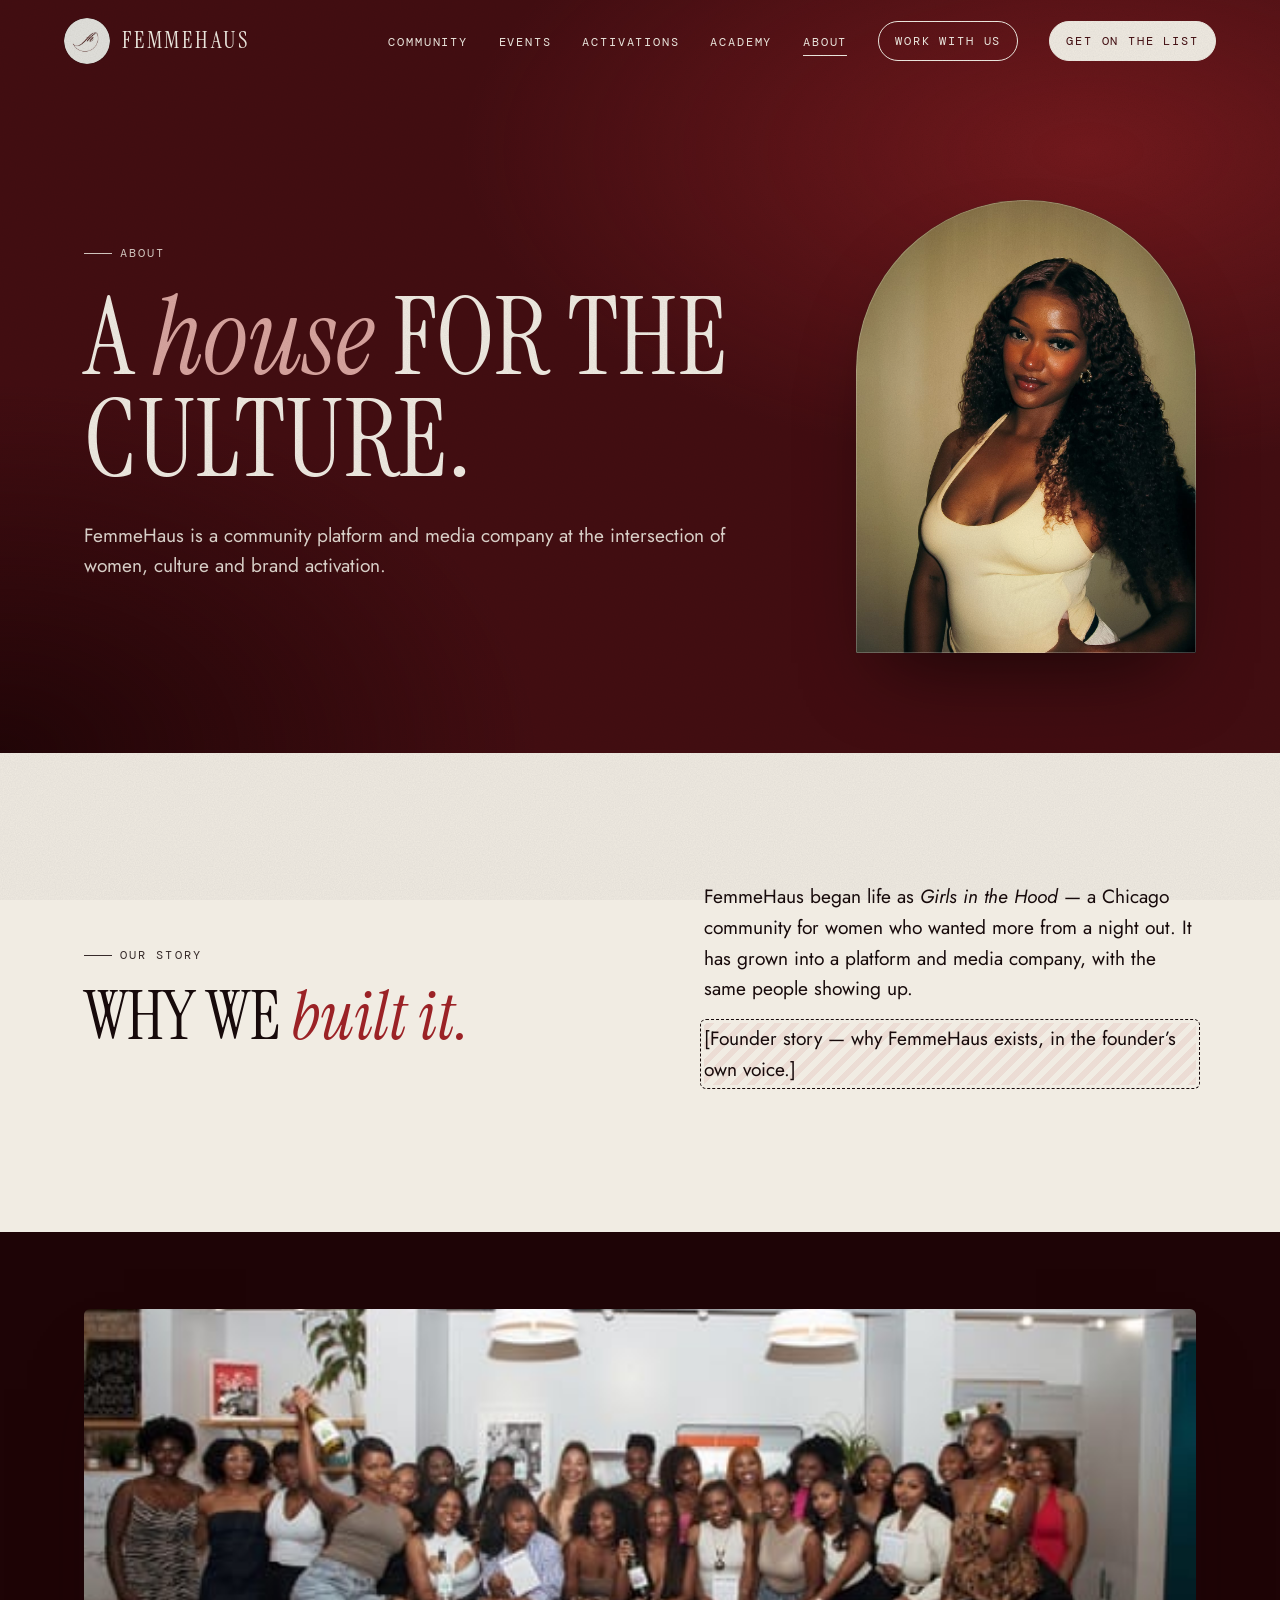
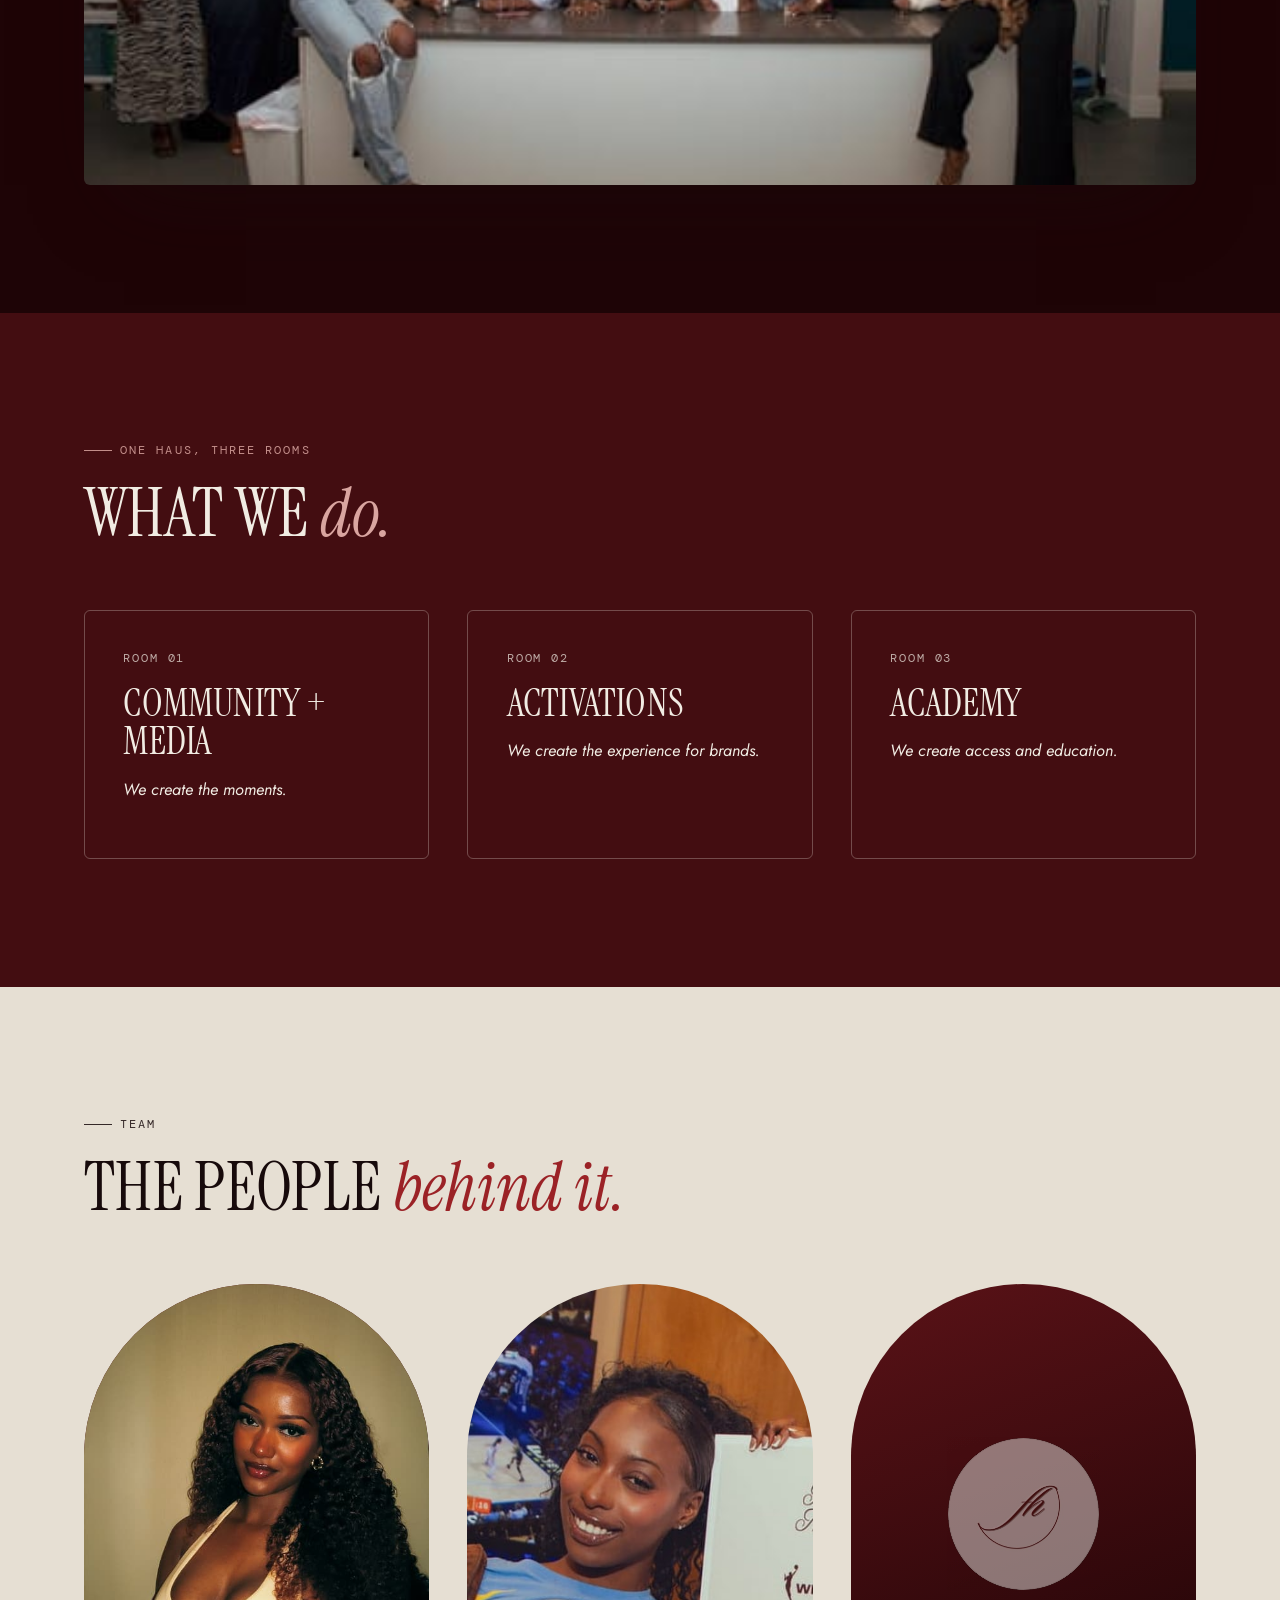
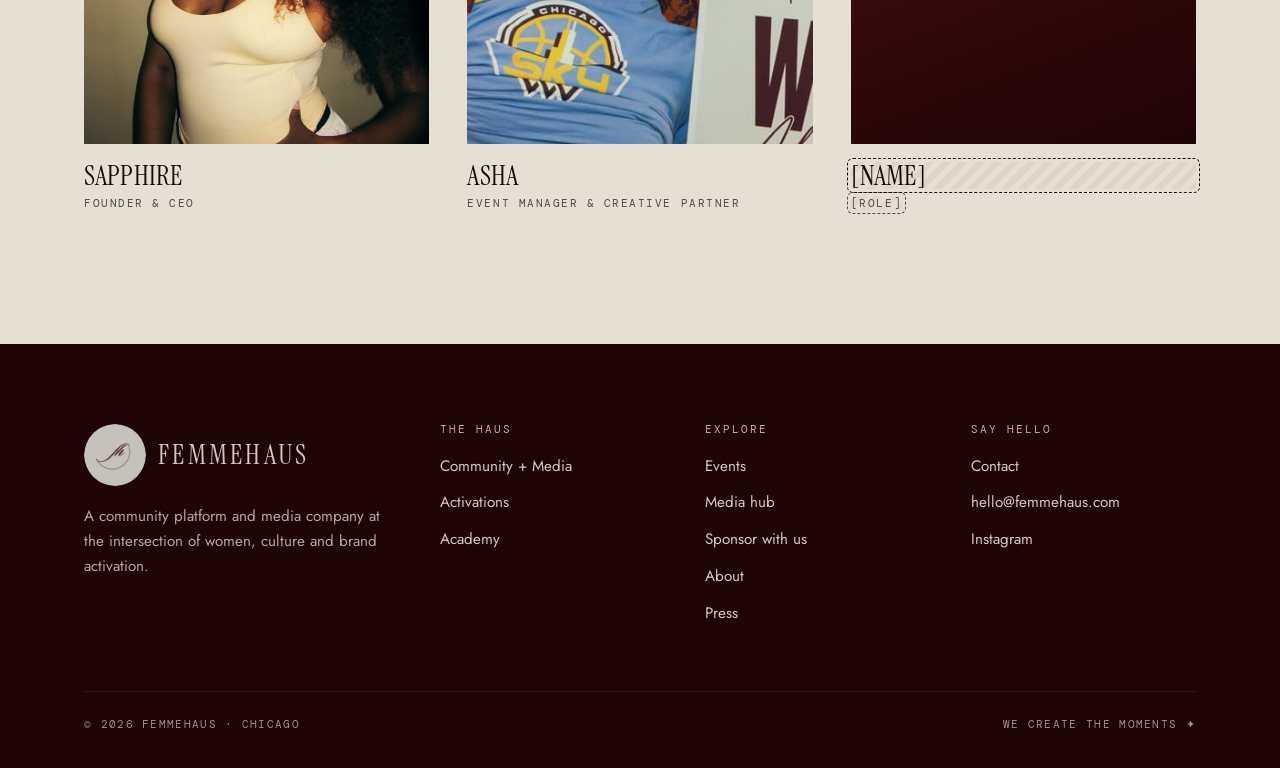
==== about.html @ f9ffde29 "FemmeHaus site Co-Authored-By: Claude Sonnet 5 <noreply@anthropic.com>" ====
<!doctype html>
<html lang="en">
<head>
<meta charset="utf-8">
<meta name="viewport" content="width=device-width, initial-scale=1">
<title>About — The Story & Team | FemmeHaus</title>
<meta name="description" content="FemmeHaus is a community platform and media company at the intersection of women, culture and brand activation. Meet the team.">
<link rel="icon" href="assets/img/logo.png">
<link rel="preconnect" href="https://fonts.googleapis.com"><link rel="preconnect" href="https://fonts.gstatic.com" crossorigin>
<link href="https://fonts.googleapis.com/css2?family=DM+Mono:wght@400&family=Instrument+Serif:ital@0;1&family=Jost:wght@300;400;500&family=Pinyon+Script&display=swap" rel="stylesheet">
<link rel="stylesheet" href="css/style.css">
</head>
<body data-page="about">
<div id="site-header"></div>

<main>
  <section class="hero hero--short">
    <div class="wrap hero__in">
      <div>
        <span class="label">About</span>
        <h1>A <em>house</em> for the culture.</h1>
        <p class="lede">FemmeHaus is a community platform and media company at the intersection of women, culture and brand activation.</p>
      </div>
      <div class="arch arch--b" data-reveal style="max-width:340px;margin-left:auto"><img src="assets/img/p/portrait-3.jpg" alt="Sapphire, Founder and CEO of FemmeHaus" style="object-position:50% 25%"></div>
    </div>
  </section>

  <section class="sec sec--cream">
    <div class="wrap split">
      <div data-reveal><span class="label">Our story</span><h2 style="margin-top:20px">Why we <em>built it.</em></h2></div>
      <div data-reveal><p class="lede">FemmeHaus began life as <em>Girls in the Hood</em> — a Chicago community for women who wanted more from a night out. It has grown into a platform and media company, with the same people showing up.</p><p class="lede todo">[Founder story — why FemmeHaus exists, in the founder’s own voice.]</p></div>
    </div>
  </section>

  <section class="sec sec--deep" style="padding-top:0">
    <div class="wrap" style="padding-top:clamp(40px,6vw,90px)">
      <div class="banner" data-reveal data-zoom><img loading="lazy" src="assets/img/p/kitchen-group.jpg" alt="A large group of women gathered around a kitchen island"></div>
    </div>
  </section>

  <section class="sec sec--wine">
    <div class="wrap">
      <div class="head" data-reveal><span class="label">One Haus, three rooms</span><h2>What we <em>do.</em></h2></div>
      <div class="grid g3">
        <a class="tier" href="community.html" style="text-decoration:none" data-reveal><span class="no">Room 01</span><h3>Community + Media</h3><p><em>We create the moments.</em></p></a>
        <a class="tier" href="activations.html" style="text-decoration:none" data-reveal><span class="no">Room 02</span><h3>Activations</h3><p><em>We create the experience for brands.</em></p></a>
        <a class="tier" href="academy.html" style="text-decoration:none" data-reveal><span class="no">Room 03</span><h3>Academy</h3><p><em>We create access and education.</em></p></a>
      </div>
    </div>
  </section>

  <section class="sec sec--bone">
    <div class="wrap">
      <div class="head" data-reveal><span class="label">Team</span><h2>The people <em>behind it.</em></h2></div>
      <div class="grid g3">
        <div class="person" data-reveal><div class="person__ph person__ph--photo"><img loading="lazy" src="assets/img/p/portrait-3-s.jpg" alt="Sapphire" style="object-position:50% 20%"></div><h3>Sapphire</h3><small>Founder &amp; CEO</small></div>
        <div class="person" data-reveal><div class="person__ph person__ph--photo"><img loading="lazy" src="assets/img/p/team-asha-s.jpg" alt="Asha"></div><h3>Asha</h3><small>Event Manager &amp; Creative Partner</small></div>
        <div class="person" data-reveal><div class="person__ph"><img src="assets/img/logo.png" alt=""></div><h3 class="todo">[Name]</h3><small class="todo">[Role]</small></div>
      </div>
    </div>
  </section>
</main>

<div id="site-footer"></div>
<script src="js/config.js"></script>
<script src="js/data.js"></script>
<script src="js/layout.js"></script>
<script src="js/main.js"></script>
</body>
</html>
---- css/style.css ----
/* ==========================================================================
   FemmeHaus — design system
   Palette: oxblood + cream + taupe. Type: Instrument Serif / Jost / DM Mono.
   Signature motif: arched "doorway" photo frames + room numbers (the Haus).
   ========================================================================== */

:root {
  --wine-950: #1e0406;
  --wine-900: #2d0709;
  --wine-800: #430d11;
  --wine-700: #5a1217;
  --wine-600: #7a1a1f;
  --rouge:    #9b2226;
  --rose:     #d9a5a0;
  --cream:    #f1ece3;
  --bone:     #e6dfd3;
  --taupe:    #cdc2b5;
  --mocha:    #5a4a45;
  --ink:      #170a0b;

  --serif: "Instrument Serif", "Cormorant Garamond", Georgia, serif;
  --sans:  "Jost", "Helvetica Neue", Arial, sans-serif;
  --mono:  "DM Mono", ui-monospace, Menlo, monospace;
  --script: "Pinyon Script", cursive;

  --gutter: clamp(20px, 5vw, 64px);
  --max: 1240px;
  --ease: cubic-bezier(.2, .7, .2, 1);
}

*, *::before, *::after { box-sizing: border-box; }
html { scroll-behavior: smooth; -webkit-text-size-adjust: 100%; }
body {
  margin: 0;
  font-family: var(--sans);
  font-weight: 400;
  font-size: 1.02rem;
  line-height: 1.65;
  color: var(--ink);
  background: var(--cream);
  -webkit-font-smoothing: antialiased;
  overflow-x: hidden;
}
/* film grain over everything */
body::after {
  content: ""; position: fixed; inset: 0; z-index: 90; pointer-events: none; opacity: .07; mix-blend-mode: multiply;
  background-image: url("data:image/svg+xml;utf8,<svg xmlns='http://www.w3.org/2000/svg' width='220' height='220'><filter id='n'><feTurbulence type='fractalNoise' baseFrequency='.85' numOctaves='2' stitchTiles='stitch'/><feColorMatrix values='0 0 0 0 0  0 0 0 0 0  0 0 0 0 0  0 0 0 .9 0'/></filter><rect width='100%' height='100%' filter='url(%23n)'/></svg>");
}
img { max-width: 100%; display: block; }
a { color: inherit; }
::selection { background: var(--wine-600); color: var(--cream); }
:focus-visible { outline: 2px solid var(--rouge); outline-offset: 3px; }
.sr-only { position: absolute; width: 1px; height: 1px; overflow: hidden; clip: rect(0 0 0 0); white-space: nowrap; }

/* ---------- type ---------- */
h1, h2, h3, h4 { font-family: var(--serif); font-weight: 400; margin: 0; line-height: .95; letter-spacing: .005em; }
h1 { font-size: clamp(3.2rem, 8.4vw, 7.4rem); text-transform: uppercase; }
h2 { font-size: clamp(2.3rem, 5.2vw, 4.4rem); text-transform: uppercase; }
h3 { font-size: clamp(1.6rem, 2.8vw, 2.3rem); text-transform: uppercase; line-height: 1; }
h1 em, h2 em, h3 em { font-style: italic; text-transform: none; color: var(--rose); letter-spacing: 0; }
.sec--cream h1 em, .sec--cream h2 em, .sec--cream h3 em,
.sec--bone h1 em, .sec--bone h2 em, .sec--bone h3 em { color: var(--rouge); }
p { margin: 0 0 1em; }
.lede { font-size: clamp(1.05rem, 1.5vw, 1.25rem); line-height: 1.6; max-width: 34em; }
.label {
  font-family: var(--mono); font-size: .72rem; letter-spacing: .18em; text-transform: uppercase;
  display: inline-flex; align-items: center; gap: .7em; opacity: .85;
}
.label::before { content: ""; width: 28px; height: 1px; background: currentColor; }
.script { font-family: var(--script); font-size: 1.6em; line-height: 1; text-transform: none; }
.star { display: inline-block; font-size: .8em; transform: translateY(-.05em); }

/* ---------- layout ---------- */
.wrap { max-width: var(--max); margin: 0 auto; padding: 0 var(--gutter); }
.sec { padding: clamp(72px, 10vw, 150px) 0; position: relative; }
.sec--wine  { background: var(--wine-800); color: var(--cream); }
.sec--deep  { background: var(--wine-950); color: var(--cream); }
.sec--cream { background: var(--cream); }
.sec--bone  { background: var(--bone); }
.sec--wine .label, .sec--deep .label { color: var(--rose); }
.head { margin-bottom: clamp(36px, 5vw, 72px); display: grid; gap: 22px; }
.head--center { text-align: center; justify-items: center; }
.grid { display: grid; gap: clamp(20px, 3vw, 40px); }
.g2 { grid-template-columns: repeat(2, 1fr); }
.g3 { grid-template-columns: repeat(3, 1fr); }
.g4 { grid-template-columns: repeat(4, 1fr); }
.split { display: grid; grid-template-columns: 1.05fr .95fr; gap: clamp(32px, 6vw, 96px); align-items: center; }
.split--flip > :first-child { order: 2; }
.center { text-align: center; }

/* ---------- buttons ---------- */
.btn {
  display: inline-flex; align-items: center; gap: .8em; cursor: pointer;
  font-family: var(--mono); font-size: .75rem; letter-spacing: .16em; text-transform: uppercase; text-decoration: none;
  padding: 1.05em 1.9em; border: 1px solid currentColor; border-radius: 999px; background: none; color: inherit;
  transition: background .35s var(--ease), color .35s var(--ease), border-color .35s var(--ease), transform .35s var(--ease);
}
.btn::after { content: "→"; transition: transform .35s var(--ease); }
.btn:hover::after { transform: translateX(5px); }
.btn--solid { background: var(--wine-700); border-color: var(--wine-700); color: var(--cream); }
.btn--solid:hover { background: var(--rouge); border-color: var(--rouge); }
.sec--wine .btn--solid, .sec--deep .btn--solid, .hero .btn--solid { background: var(--cream); border-color: var(--cream); color: var(--wine-800); }
.sec--wine .btn--solid:hover, .sec--deep .btn--solid:hover, .hero .btn--solid:hover { background: var(--rose); border-color: var(--rose); }
.btn--ghost:hover { background: currentColor; }
.btn--ghost:hover span { color: var(--cream); }
.btn-row { display: flex; flex-wrap: wrap; gap: 14px; }
.link { font-family: var(--mono); font-size: .75rem; letter-spacing: .16em; text-transform: uppercase; text-decoration: none; border-bottom: 1px solid currentColor; padding-bottom: 3px; }
.link:hover { color: var(--rouge); }

/* ---------- nav ---------- */
.nav { position: fixed; top: 0; left: 0; right: 0; z-index: 60; transition: background .4s var(--ease), padding .4s var(--ease), box-shadow .4s; padding: 18px 0; color: var(--cream); }
.nav.is-solid { background: rgba(30, 4, 6, .94); backdrop-filter: blur(10px); padding: 10px 0; box-shadow: 0 1px 0 rgba(241,236,227,.08); }
.nav__in { display: flex; align-items: center; justify-content: space-between; gap: 24px; max-width: 1400px; margin: 0 auto; padding: 0 var(--gutter); }
.brand { display: flex; align-items: center; gap: 12px; text-decoration: none; }
.brand img { width: 46px; height: 46px; border-radius: 50%; transition: transform .5s var(--ease); }
.brand:hover img { transform: rotate(-8deg) scale(1.05); }
.brand span { font-family: var(--serif); font-size: 1.45rem; letter-spacing: .12em; text-transform: uppercase; line-height: 1; }
.nav__links { display: flex; align-items: center; gap: clamp(16px, 2.4vw, 34px); list-style: none; margin: 0; padding: 0; }
.nav__links a { font-family: var(--mono); font-size: .72rem; letter-spacing: .16em; text-transform: uppercase; text-decoration: none; position: relative; padding: 6px 0; white-space: nowrap; }
.nav__links a:not(.btn)::after { content: ""; position: absolute; left: 0; bottom: 0; height: 1px; width: 100%; background: currentColor; transform: scaleX(0); transform-origin: left; transition: transform .4s var(--ease); }
.nav__links a:not(.btn):hover::after, .nav__links a[aria-current="page"]::after { transform: scaleX(1); }
.nav__links .btn { padding: .85em 1.4em; }
.nav__links .btn::after { display: none; }
.nav__links .btn--solid { background: var(--cream); color: var(--wine-800); border-color: var(--cream); }
.nav__toggle { display: none; background: none; border: 0; color: inherit; cursor: pointer; width: 44px; height: 44px; position: relative; }
.nav__toggle i { position: absolute; left: 10px; right: 10px; height: 1.5px; background: currentColor; transition: transform .35s var(--ease), top .35s var(--ease), opacity .2s; }
.nav__toggle i:nth-child(1) { top: 16px; } .nav__toggle i:nth-child(2) { top: 22px; } .nav__toggle i:nth-child(3) { top: 28px; }
.nav.is-open .nav__toggle i:nth-child(1) { top: 22px; transform: rotate(45deg); }
.nav.is-open .nav__toggle i:nth-child(2) { opacity: 0; }
.nav.is-open .nav__toggle i:nth-child(3) { top: 22px; transform: rotate(-45deg); }

/* ---------- hero ---------- */
.hero {
  position: relative; color: var(--cream); overflow: hidden;
  padding: clamp(130px, 16vw, 200px) 0 clamp(70px, 9vw, 120px);
  background:
    radial-gradient(ellipse 70% 60% at 85% 20%, rgba(155, 34, 38, .55), transparent 70%),
    radial-gradient(ellipse 60% 70% at 0% 100%, rgba(30, 4, 6, .9), transparent 70%),
    var(--wine-800);
}
.hero__in { display: grid; grid-template-columns: 1.15fr .85fr; gap: clamp(30px, 5vw, 80px); align-items: center; }
.hero h1 { margin: 24px 0 28px; }
.hero .lede { opacity: .9; margin-bottom: 36px; }
.hero--short { padding-bottom: clamp(60px, 8vw, 100px); }
.hero--short .hero__in { grid-template-columns: 1.3fr .7fr; }
.hero--text .hero__in { grid-template-columns: 1fr; max-width: 980px; }

/* the arch: signature frame */
.arch { position: relative; border-radius: 999px 999px 6px 6px; overflow: hidden; background: var(--wine-900); box-shadow: 0 40px 80px -30px rgba(0,0,0,.6); }
.arch img { width: 100%; height: 100%; object-fit: cover; transition: transform 1.2s var(--ease); }
.arch:hover img { transform: scale(1.04); }
.arch::after { content: ""; position: absolute; inset: 0; border-radius: inherit; box-shadow: inset 0 0 0 1px rgba(241,236,227,.25); pointer-events: none; }
.arch--sq { border-radius: 6px; }
.arch--a { aspect-ratio: 3/4.3; }
.arch--b { aspect-ratio: 3/4; }
.stack { position: relative; padding-bottom: 12%; }
.stack .arch--a { width: 78%; margin-left: auto; }
.stack .arch--b { position: absolute; width: 46%; left: 0; bottom: 0; border: 6px solid var(--wine-800); }
.hero--light-stack .stack .arch--b { border-color: var(--cream); }
.roomtag {
  position: absolute; z-index: 3; right: -6px; top: 8%; background: var(--cream); color: var(--wine-800);
  font-family: var(--mono); font-size: .68rem; letter-spacing: .16em; text-transform: uppercase;
  padding: 14px 16px 14px 22px; transform: rotate(4deg); box-shadow: 0 10px 30px rgba(0,0,0,.35);
  clip-path: polygon(0 0, 100% 0, 100% 100%, 0 100%, 10px 50%);
}
.roomtag b { display: block; font-family: var(--serif); font-weight: 400; font-size: 1.7rem; letter-spacing: 0; line-height: 1; margin-top: 2px; }

/* ---------- marquee ---------- */
.marquee { background: var(--wine-950); color: var(--cream); overflow: hidden; border-block: 1px solid rgba(241,236,227,.14); padding: 20px 0; }
.marquee__track { display: flex; width: max-content; animation: marquee 48s linear infinite; }
.marquee:hover .marquee__track { animation-play-state: paused; }
.marquee__track span { font-family: var(--serif); font-size: clamp(1.4rem, 2.6vw, 2.2rem); text-transform: uppercase; white-space: nowrap; padding: 0 1.1em; }
.marquee__track span em { color: var(--rose); }
.marquee__track .star { color: var(--rouge); }
@keyframes marquee { to { transform: translateX(-50%); } }

/* ---------- rooms (pillars) ---------- */
.room { display: grid; grid-template-columns: 90px 1fr 1fr; gap: clamp(20px, 4vw, 64px); align-items: center; padding: clamp(30px, 4vw, 56px) 0; border-top: 1px solid rgba(23,10,11,.25); }
.room:last-child { border-bottom: 1px solid rgba(23,10,11,.25); }
.room__no { font-family: var(--serif); font-size: clamp(3rem, 6vw, 5.5rem); line-height: .8; color: var(--rouge); align-self: start; }
.room__body h3 { margin: 12px 0 8px; font-size: clamp(2rem, 4vw, 3.4rem); }
.room__line { font-family: var(--serif); font-style: italic; font-size: clamp(1.3rem, 2vw, 1.7rem); color: var(--rouge); margin-bottom: 16px; }
.room__img { aspect-ratio: 16/10; border-radius: 6px; overflow: hidden; }
.room__img img { width: 100%; height: 100%; object-fit: cover; transition: transform 1.2s var(--ease); }
.room:hover .room__img img { transform: scale(1.05); }
.room--featured .room__no { color: var(--wine-700); }

/* ---------- stats ---------- */
.stats { display: grid; grid-template-columns: repeat(4, 1fr); gap: 24px; text-align: center; }
.stat b { display: block; font-family: var(--serif); font-weight: 400; font-size: clamp(3rem, 6vw, 5.2rem); line-height: 1; }
.stat span { font-family: var(--mono); font-size: .7rem; letter-spacing: .16em; text-transform: uppercase; opacity: .8; }

/* placeholder-text marker: anything still needing real content */
.todo { background: repeating-linear-gradient(-45deg, rgba(217,165,160,.22) 0 6px, transparent 6px 12px); outline: 1px dashed currentColor; outline-offset: 3px; border-radius: 2px; }

/* ---------- event cards ---------- */
.event { display: grid; grid-template-columns: 340px 1fr; gap: clamp(24px, 4vw, 64px); padding: clamp(28px, 4vw, 56px) 0; border-top: 1px solid rgba(23,10,11,.22); align-items: start; }
.event__flyer { border-radius: 4px; overflow: hidden; box-shadow: 0 30px 60px -30px rgba(23,10,11,.55); background: var(--bone); cursor: zoom-in; }
.event__flyer img { width: 100%; height: auto; }
.event__meta { display: flex; flex-wrap: wrap; gap: 10px 26px; margin: 18px 0 22px; font-family: var(--mono); font-size: .74rem; letter-spacing: .12em; text-transform: uppercase; }
.event__meta span::before { content: "✦ "; color: var(--rouge); }
.event__photos { display: grid; grid-template-columns: repeat(3, 1fr); gap: 12px; margin-top: 26px; }
.event__photos figure { margin: 0; aspect-ratio: 3/4; overflow: hidden; border-radius: 4px; cursor: zoom-in; }
.event__photos img { width: 100%; height: 100%; object-fit: cover; transition: transform .9s var(--ease); }
.event__photos figure:hover img { transform: scale(1.06); }
.recap { display: flex; align-items: center; gap: 16px; padding: 18px 22px; border: 1px dashed rgba(23,10,11,.4); border-radius: 6px; font-family: var(--mono); font-size: .74rem; letter-spacing: .12em; text-transform: uppercase; }
.recap i { width: 44px; height: 44px; border-radius: 50%; border: 1px solid currentColor; display: grid; place-items: center; font-style: normal; flex: none; }
.pill { display: inline-block; font-family: var(--mono); font-size: .66rem; letter-spacing: .16em; text-transform: uppercase; padding: .4em 1em; border: 1px solid currentColor; border-radius: 999px; }
.pill--fill { background: var(--wine-700); border-color: var(--wine-700); color: var(--cream); }

.empty { text-align: center; padding: clamp(40px, 6vw, 80px) 24px; border: 1px solid rgba(241,236,227,.25); border-radius: 6px; }
.empty h3 { margin: 12px 0; }

/* ---------- gallery ---------- */
.masonry { columns: 3; column-gap: 16px; }
.masonry figure { margin: 0 0 16px; break-inside: avoid; position: relative; overflow: hidden; border-radius: 4px; cursor: zoom-in; background: var(--wine-900); }
.masonry img { width: 100%; height: auto; transition: transform 1s var(--ease), filter .5s; }
.masonry figure:hover img { transform: scale(1.05); }
.masonry figcaption, .card figcaption { position: absolute; left: 0; right: 0; bottom: 0; padding: 40px 16px 14px; color: var(--cream); font-family: var(--mono); font-size: .68rem; letter-spacing: .14em; text-transform: uppercase; background: linear-gradient(transparent, rgba(30,4,6,.85)); opacity: 0; transform: translateY(8px); transition: .4s var(--ease); }
.masonry figure:hover figcaption { opacity: 1; transform: none; }

/* lightbox */
.lightbox { position: fixed; inset: 0; z-index: 100; background: rgba(20, 3, 5, .94); display: none; align-items: center; justify-content: center; padding: 30px; }
.lightbox.is-open { display: flex; }
.lightbox img { max-height: 86vh; max-width: min(92vw, 1100px); border-radius: 4px; box-shadow: 0 30px 80px rgba(0,0,0,.6); }
.lightbox p { position: absolute; bottom: 18px; left: 0; right: 0; text-align: center; color: var(--cream); font-family: var(--mono); font-size: .72rem; letter-spacing: .14em; text-transform: uppercase; margin: 0; }
.lightbox button { position: absolute; top: 16px; right: 20px; background: none; border: 0; color: var(--cream); font-size: 2.4rem; cursor: pointer; line-height: 1; }

/* ---------- media hub ---------- */
.chips { display: flex; flex-wrap: wrap; gap: 10px; margin-bottom: 40px; }
.chip { font-family: var(--mono); font-size: .72rem; letter-spacing: .14em; text-transform: uppercase; padding: .7em 1.4em; border: 1px solid rgba(23,10,11,.4); background: none; border-radius: 999px; cursor: pointer; color: inherit; transition: .3s var(--ease); }
.chip:hover { border-color: var(--rouge); color: var(--rouge); }
.chip.is-on { background: var(--wine-700); border-color: var(--wine-700); color: var(--cream); }
.cards { display: grid; grid-template-columns: repeat(3, 1fr); gap: clamp(20px, 2.6vw, 36px); }
.card { cursor: pointer; }
.card.is-hidden { display: none; }
.card figure { margin: 0; position: relative; aspect-ratio: 4/5; overflow: hidden; border-radius: 4px; background: var(--wine-900); }
.card img { width: 100%; height: 100%; object-fit: cover; transition: transform 1s var(--ease); }
.card:hover img { transform: scale(1.05); }
.card .pill { position: absolute; top: 14px; left: 14px; background: var(--cream); color: var(--wine-800); border-color: var(--cream); }
.card h3 { font-size: 1.6rem; margin: 16px 0 6px; text-transform: none; line-height: 1.05; }
.card p { font-size: .92rem; opacity: .8; margin: 0; }
.card small { font-family: var(--mono); font-size: .68rem; letter-spacing: .14em; text-transform: uppercase; opacity: .65; }
.cards--feature .card:first-child { grid-column: span 2; }
.cards--feature .card:first-child figure { aspect-ratio: 16/10; }

/* ---------- tiers, steps, topics ---------- */
.tier { border: 1px solid rgba(241,236,227,.28); padding: clamp(28px, 3vw, 44px); display: flex; flex-direction: column; gap: 16px; border-radius: 6px; transition: background .4s var(--ease), transform .4s var(--ease); }
.tier:hover { background: rgba(241,236,227,.06); transform: translateY(-6px); }
.tier--hi { background: var(--cream); color: var(--wine-800); border-color: var(--cream); }
.tier--hi:hover { background: var(--bone); }
.tier .no { font-family: var(--mono); font-size: .72rem; letter-spacing: .16em; text-transform: uppercase; opacity: .7; }
.tier h3 { font-size: clamp(1.9rem, 3vw, 2.6rem); }
.tier ul { list-style: none; padding: 0; margin: 0; display: grid; gap: 10px; font-size: .95rem; }
.tier li { padding-left: 1.6em; position: relative; }
.tier li::before { content: "✦"; position: absolute; left: 0; font-size: .75em; top: .3em; color: var(--rose); }
.tier--hi li::before { color: var(--rouge); }
.tier .btn { margin-top: auto; align-self: flex-start; }
.steps { counter-reset: s; display: grid; grid-template-columns: repeat(3, 1fr); gap: 0; border-top: 1px solid rgba(23,10,11,.3); }
.step { padding: 32px 28px 8px 0; counter-increment: s; }
.step::before { content: "0" counter(s); font-family: var(--serif); font-size: 3.4rem; color: var(--rouge); line-height: 1; display: block; margin-bottom: 14px; }
.step h3 { font-size: 1.8rem; margin-bottom: 8px; }
.topic { padding: 26px 0; border-top: 1px solid rgba(23,10,11,.25); display: grid; gap: 6px; }
.topic h3 { font-size: 1.8rem; }
.topic p { margin: 0; font-size: .95rem; opacity: .8; }

/* people / testimonials */
.quote { background: var(--cream); color: var(--ink); padding: 34px 30px; border-radius: 4px; box-shadow: 0 20px 40px -22px rgba(0,0,0,.5); display: grid; gap: 18px; }
.quote p { font-family: var(--serif); font-size: 1.5rem; line-height: 1.2; margin: 0; }
.quote cite { font-family: var(--mono); font-size: .68rem; letter-spacing: .14em; text-transform: uppercase; font-style: normal; opacity: .75; }
.stars { color: var(--rouge); letter-spacing: .3em; font-size: .8rem; }
.person__ph { aspect-ratio: 3/4; border-radius: 999px 999px 4px 4px; display: grid; place-items: center; background: linear-gradient(160deg, var(--wine-700), var(--wine-950)); margin-bottom: 18px; overflow: hidden; }
.person__ph img { width: 44%; opacity: .5; border-radius: 50%; }
/* a real headshot: fill the frame instead of the small dim placeholder mark */
.person__ph--photo img { width: 100%; height: 100%; object-fit: cover; opacity: 1; border-radius: 0; }
.person h3 { font-size: 1.7rem; }
.person small { font-family: var(--mono); font-size: .68rem; letter-spacing: .14em; text-transform: uppercase; opacity: .7; }
.press { display: flex; flex-wrap: wrap; justify-content: center; gap: 18px 56px; font-family: var(--serif); font-size: 1.8rem; opacity: .6; text-transform: uppercase; letter-spacing: .06em; }

/* ---------- forms ---------- */
.form { display: grid; gap: 18px; }
.form .row { display: grid; grid-template-columns: 1fr 1fr; gap: 18px; }
.field { display: grid; gap: 6px; }
.field label, .field legend { font-family: var(--mono); font-size: .68rem; letter-spacing: .16em; text-transform: uppercase; opacity: .8; padding: 0; }
.field input, .field select, .field textarea {
  font: inherit; color: inherit; background: transparent; border: 0; border-bottom: 1px solid currentColor;
  padding: .7em 0; border-radius: 0; width: 100%; outline: none; transition: border-color .3s;
}
.field select { appearance: none; background-image: linear-gradient(45deg, transparent 50%, currentColor 50%), linear-gradient(135deg, currentColor 50%, transparent 50%); background-position: calc(100% - 12px) 55%, calc(100% - 6px) 55%; background-size: 6px 6px; background-repeat: no-repeat; }
.field select option { color: var(--ink); }
.field textarea { min-height: 110px; resize: vertical; }
.field input:focus, .field select:focus, .field textarea:focus { border-color: var(--rouge); }
.sec--wine .field input:focus, .sec--deep .field input:focus, .hero .field input:focus { border-color: var(--rose); }
.field input::placeholder, .field textarea::placeholder { color: inherit; opacity: .45; }
.checks { display: flex; flex-wrap: wrap; gap: 10px; border: 0; padding: 0; margin: 0; }
.checks label { font-family: var(--sans); font-size: .9rem; letter-spacing: 0; text-transform: none; opacity: 1; cursor: pointer; }
.checks input { position: absolute; opacity: 0; }
.checks span { display: inline-block; padding: .5em 1.1em; border: 1px solid currentColor; border-radius: 999px; transition: .25s; }
.checks input:checked + span { background: var(--wine-700); border-color: var(--wine-700); color: var(--cream); }
.sec--wine .checks input:checked + span, .sec--deep .checks input:checked + span { background: var(--cream); color: var(--wine-800); border-color: var(--cream); }
.checks input:focus-visible + span { outline: 2px solid var(--rouge); outline-offset: 2px; }
.hp { position: absolute; left: -9999px; }
.form-msg { font-family: var(--mono); font-size: .78rem; letter-spacing: .08em; min-height: 1.4em; }
.form-msg.is-err { color: var(--rose); }
.sec--cream .form-msg.is-err, .sec--bone .form-msg.is-err { color: var(--rouge); }
.inline-form { display: flex; flex-wrap: wrap; gap: 14px; align-items: flex-end; max-width: 560px; }
.inline-form .form-msg { flex-basis: 100%; margin: 0; }
.inline-form .field { flex: 1; }
.form.is-done .field, .form.is-done .btn, .form.is-done .row, .form.is-done .checks { display: none; }
.form.is-done .form-msg { font-family: var(--serif); font-size: 2rem; line-height: 1.1; letter-spacing: 0; }
.panel { background: var(--cream); color: var(--ink); padding: clamp(28px, 4vw, 56px); border-radius: 6px; }

/* signup band */
.band { text-align: center; overflow: hidden; }
.band h2 { margin: 18px 0 28px; }
.band .inline-form { margin: 0 auto; }

/* ---------- footer ---------- */
.foot { background: var(--wine-950); color: var(--cream); padding: 80px 0 34px; }
.foot__grid { display: grid; grid-template-columns: 1.4fr 1fr 1fr 1fr; gap: 40px; }
.foot .brand span { font-size: 1.7rem; }
.foot .brand img { width: 62px; height: 62px; }
.foot p { opacity: .7; font-size: .95rem; max-width: 26em; margin-top: 18px; }
.foot h4 { font-family: var(--mono); font-size: .7rem; letter-spacing: .18em; text-transform: uppercase; color: var(--rose); margin-bottom: 18px; }
.foot ul { list-style: none; padding: 0; margin: 0; display: grid; gap: 10px; }
.foot a { text-decoration: none; opacity: .85; font-size: .95rem; }
.foot a:hover { opacity: 1; color: var(--rose); }
.foot__base { margin-top: 64px; padding-top: 24px; border-top: 1px solid rgba(241,236,227,.14); display: flex; justify-content: space-between; flex-wrap: wrap; gap: 12px; font-family: var(--mono); font-size: .68rem; letter-spacing: .12em; text-transform: uppercase; opacity: .6; }

/* ---------- reveal ---------- */
.js [data-reveal] { opacity: 0; transform: translateY(28px); transition: opacity 1s var(--ease), transform 1s var(--ease); transition-delay: var(--d, 0s); }
.js [data-reveal].is-in { opacity: 1; transform: none; }

@media (prefers-reduced-motion: reduce) {
  html { scroll-behavior: auto; }
  .marquee__track { animation: none; }
  .js [data-reveal] { opacity: 1; transform: none; transition: none; }
  * { transition-duration: .01ms !important; }
}

/* ---------- responsive ---------- */
/* the desktop nav's tightest zone: everything still fits, but only just — claim back
   a little room so the logo and links never crowd each other before the hamburger takes over */
@media (min-width: 981px) and (max-width: 1180px) {
  .nav__links { gap: 14px; }
  .brand span { font-size: 1.2rem; }
  .nav__links .btn { padding: .8em 1.1em; }
}
@media (max-width: 980px) {
  .nav__toggle { display: block; }
  .nav__links {
    position: fixed; inset: 0; background: var(--wine-950); flex-direction: column; justify-content: center; gap: 26px;
    opacity: 0; visibility: hidden; transition: .4s var(--ease); z-index: -1;
  }
  .nav.is-open .nav__links { opacity: 1; visibility: visible; }
  .nav__links a { font-size: 1rem; }
  .nav__toggle { z-index: 2; }
  .hero__in, .hero--short .hero__in, .split { grid-template-columns: 1fr; }
  .split--flip > :first-child { order: 0; }
  .stack { max-width: 460px; margin: 20px auto 0; }
  .g3, .cards { grid-template-columns: 1fr 1fr; }
  .g4, .stats { grid-template-columns: 1fr 1fr; }
  .room { grid-template-columns: 1fr; }
  .room__no { font-size: 3rem; }
  .event { grid-template-columns: 1fr; }
  .event__flyer { max-width: 380px; }
  .masonry { columns: 2; }
  .foot__grid { grid-template-columns: 1fr 1fr; }
}
@media (max-width: 640px) {
  .g2, .g3, .g4, .cards, .steps, .form .row { grid-template-columns: 1fr; }
  .cards--feature .card:first-child { grid-column: auto; }
  .inline-form { flex-direction: column; align-items: stretch; }
  .masonry { columns: 1; }
  .event__photos { grid-template-columns: 1fr 1fr; }
  .foot__grid { grid-template-columns: 1fr; }
  .roomtag { right: 0; }
}

/* ---------- typographic poster (events without a flyer or photos) ---------- */
.poster {
  aspect-ratio: 3/4; border-radius: 4px; display: flex; flex-direction: column; align-items: center; justify-content: center; gap: 22px; text-align: center; padding: 34px;
  background: radial-gradient(ellipse at 50% 0%, rgba(155,34,38,.6), transparent 70%), var(--wine-800); color: var(--cream);
  box-shadow: 0 30px 60px -30px rgba(23,10,11,.55), inset 0 0 0 1px rgba(241,236,227,.3), inset 0 0 0 10px var(--wine-800), inset 0 0 0 11px rgba(241,236,227,.3);
}
.poster img { width: 64px; height: 64px; border-radius: 50%; }
.poster span { font-family: var(--mono); font-size: .68rem; letter-spacing: .2em; text-transform: uppercase; color: var(--rose); }
.poster b { font-family: var(--serif); font-weight: 400; font-size: clamp(2.6rem, 5vw, 3.6rem); text-transform: uppercase; line-height: .95; }
.poster b em { display: block; text-transform: none; color: var(--rose); }

/* ---------- faces strip ---------- */
.faces { display: grid; grid-template-columns: repeat(5, 1fr); gap: clamp(10px, 1.6vw, 22px); align-items: start; }
.faces .arch { aspect-ratio: 3/4.3; cursor: zoom-in; }
.faces .arch:nth-child(even) { margin-top: clamp(20px, 4vw, 56px); }

/* ---------- activation strip ---------- */
.strip { display: grid; grid-template-columns: repeat(4, 1fr); gap: clamp(10px, 1.6vw, 20px); }
.strip figure { margin: 0; position: relative; aspect-ratio: 4/5; overflow: hidden; border-radius: 4px; cursor: zoom-in; background: var(--wine-900); }
.strip img { width: 100%; height: 100%; object-fit: cover; transition: transform 1s var(--ease); }
.strip figure:hover img { transform: scale(1.05); }
.strip figcaption { position: absolute; left: 0; right: 0; bottom: 0; padding: 40px 16px 14px; color: var(--cream); font-family: var(--mono); font-size: .68rem; letter-spacing: .14em; text-transform: uppercase; background: linear-gradient(transparent, rgba(30,4,6,.85)); }

/* ---------- reels ---------- */
.reels { display: flex; flex-wrap: wrap; gap: clamp(16px, 3vw, 36px); justify-content: center; }
.reel { margin: 0; position: relative; width: min(260px, 44vw); aspect-ratio: 9/16; border-radius: 6px; overflow: hidden; background: var(--wine-950); box-shadow: 0 30px 60px -30px rgba(0,0,0,.7); }
.reel video { width: 100%; height: 100%; object-fit: cover; cursor: pointer; }
.reel__play { position: absolute; top: 50%; left: 50%; transform: translate(-50%, -50%); width: 64px; height: 64px; border-radius: 50%; border: 1px solid var(--cream); background: rgba(30,4,6,.5); backdrop-filter: blur(4px); color: var(--cream); font-size: 1rem; cursor: pointer; padding-left: 4px; transition: transform .35s var(--ease), background .35s; }
.reel__play:hover { transform: translate(-50%, -50%) scale(1.08); background: var(--rouge); }
.reel.is-playing .reel__play { display: none; }
.reel figcaption { position: absolute; left: 0; right: 0; bottom: 0; padding: 40px 14px 12px; color: var(--cream); font-family: var(--mono); font-size: .66rem; letter-spacing: .14em; text-transform: uppercase; background: linear-gradient(transparent, rgba(30,4,6,.85)); pointer-events: none; }

/* wide community photo */
.banner { border-radius: 6px; overflow: hidden; aspect-ratio: 21/9; box-shadow: 0 40px 80px -40px rgba(23,10,11,.6); }
.banner img { width: 100%; height: 100%; object-fit: cover; object-position: 50% 60%; }

@media (max-width: 980px) {
  .strip { grid-template-columns: 1fr 1fr; }
  .faces { grid-template-columns: repeat(3, 1fr); }
  .faces .arch:nth-child(n+4) { display: none; }
  .banner { aspect-ratio: 16/9; }
}
@media (max-width: 640px) {
  .faces { grid-template-columns: 1fr 1fr; }
  .faces .arch:nth-child(3) { display: none; }
  .poster { max-width: 340px; }
}

/* ---------- landing intro (see js/intro.js) ---------- */
.intro { display: none; }
html.intro-active body { overflow: hidden; }
html.intro-active .intro { display: block; position: fixed; inset: 0; z-index: 200; cursor: pointer; }
.intro__bg {
  position: absolute; inset: 0;
  background: radial-gradient(ellipse 60% 55% at 50% 48%, var(--wine-800), var(--wine-950) 75%);
}
.intro__logo {
  --il: clamp(250px, 46vmin, 400px);
  position: absolute; left: 50%; top: 50%; width: var(--il); height: var(--il);
  margin: calc(var(--il) / -2) 0 0 calc(var(--il) / -2);
  border-radius: 50%; background: #e3e2dd; opacity: 0; transform: scale(.72);
  box-shadow: 0 30px 80px rgba(0, 0, 0, .5); will-change: transform, opacity;
}
.intro__logo canvas { position: absolute; inset: 0; width: 100%; height: 100%; will-change: transform; }
.intro__skip {
  position: absolute; right: var(--gutter); bottom: 28px; background: none; border: 0; color: var(--cream); opacity: .45;
  font-family: var(--mono); font-size: .68rem; letter-spacing: .2em; text-transform: uppercase; cursor: pointer;
}

/* while the intro plays, the nav's own logo is held back and the page waits behind the curtain… */
html.intro-active .nav .brand img { opacity: 0; }
html.intro-active .nav .brand span,
html.intro-active .nav__links { opacity: 0; }
html.intro-active .hero__in > div:first-child > *,
html.intro-active .hero .stack { opacity: 0 !important; transform: translateY(26px) !important; }

/* …then everything settles in as the logo lands */
.nav .brand span { transition: opacity .9s var(--ease) .25s; }
.nav__links { transition: opacity .9s var(--ease) .35s; }
.hero__in > div:first-child > * { transition: opacity 1.1s var(--ease), transform 1.1s var(--ease); }
.hero__in > div:first-child > *:nth-child(1) { transition-delay: .15s; }
.hero__in > div:first-child > *:nth-child(2) { transition-delay: .3s; }
.hero__in > div:first-child > *:nth-child(3) { transition-delay: .45s; }
.hero__in > div:first-child > *:nth-child(4) { transition-delay: .6s; }
html.intro-done .hero .stack { transition-delay: .4s; }

@media (max-width: 980px) {
  .nav__links { transition: .4s var(--ease); }          /* keep the mobile menu behaviour */
  html.intro-active .nav__links { opacity: 0; }
}

/* ---------- events: per-event sections + cards ---------- */
.evt__grid { display: grid; grid-template-columns: minmax(280px, 400px) 1fr; gap: clamp(28px, 5vw, 84px); align-items: start; }
.evt__side { position: sticky; top: 104px; display: grid; gap: 14px; justify-items: start; }
.evt__side h2 { font-size: clamp(2.2rem, 4vw, 3.5rem); }
.evt__side .event__meta { margin: 6px 0 4px; }
.evt__side .lede { margin: 0; font-size: 1.05rem; }
.evt__side .event__flyer, .evt__side .poster { width: min(100%, 300px); margin-top: 10px; }
.evt__num { font-family: var(--serif); font-size: clamp(3rem, 6vw, 5rem); line-height: .8; color: var(--rouge); }
.sec--deep .evt__num { color: var(--rose); }
.evt__count { font-family: var(--mono); font-size: .7rem; letter-spacing: .16em; text-transform: uppercase; opacity: .7; }
.evt__photos { columns: 2; column-gap: 14px; }
.evt__photos figure { margin: 0 0 14px; break-inside: avoid; overflow: hidden; border-radius: 4px; cursor: zoom-in; background: var(--wine-900); }
.evt__photos img { width: 100%; height: auto; transition: transform 1s var(--ease); }
.evt__photos figure:hover img { transform: scale(1.04); }
.evt__photos--one { columns: 1; max-width: 560px; }
.sec--cream .empty { border-color: rgba(23, 10, 11, .25); }

.chips--light .chip { border-color: rgba(241, 236, 227, .45); color: var(--cream); text-decoration: none; display: inline-block; }
.chips--light .chip:hover { background: var(--cream); color: var(--wine-800); border-color: var(--cream); }

.ecards { display: grid; grid-template-columns: repeat(3, 1fr); gap: clamp(24px, 3vw, 44px) clamp(20px, 2.6vw, 36px); }
.ecard { display: flex; flex-direction: column; gap: 8px; text-decoration: none; }
.ecard__img { position: relative; aspect-ratio: 4/5; overflow: hidden; border-radius: 4px; background: var(--wine-900); margin-bottom: 8px; }
.ecard__img img { width: 100%; height: 100%; object-fit: cover; transition: transform 1s var(--ease); }
.ecard:hover .ecard__img img { transform: scale(1.05); }
.ecard__img .poster { height: 100%; aspect-ratio: auto; border-radius: 0; box-shadow: inset 0 0 0 10px var(--wine-800), inset 0 0 0 11px rgba(241, 236, 227, .3); }
.ecard .pill { position: absolute; top: 14px; left: 14px; background: var(--cream); color: var(--wine-800); border-color: var(--cream); }
.ecard__meta { font-family: var(--mono); font-size: .7rem; letter-spacing: .16em; text-transform: uppercase; opacity: .7; }
.ecard h3 { font-size: clamp(1.6rem, 2.4vw, 2.1rem); }
.ecard p { margin: 0; font-size: .93rem; opacity: .82; display: -webkit-box; -webkit-line-clamp: 3; -webkit-box-orient: vertical; overflow: hidden; }
.ecard .link { align-self: flex-start; margin-top: 6px; }
.ecard:hover .link { color: var(--rouge); }

@media (max-width: 980px) {
  .evt__grid { grid-template-columns: 1fr; }
  .evt__side { position: static; }
  .ecards { grid-template-columns: 1fr 1fr; }
}
@media (max-width: 640px) {
  .ecards { grid-template-columns: 1fr; }
  .evt__photos { columns: 1; }
}
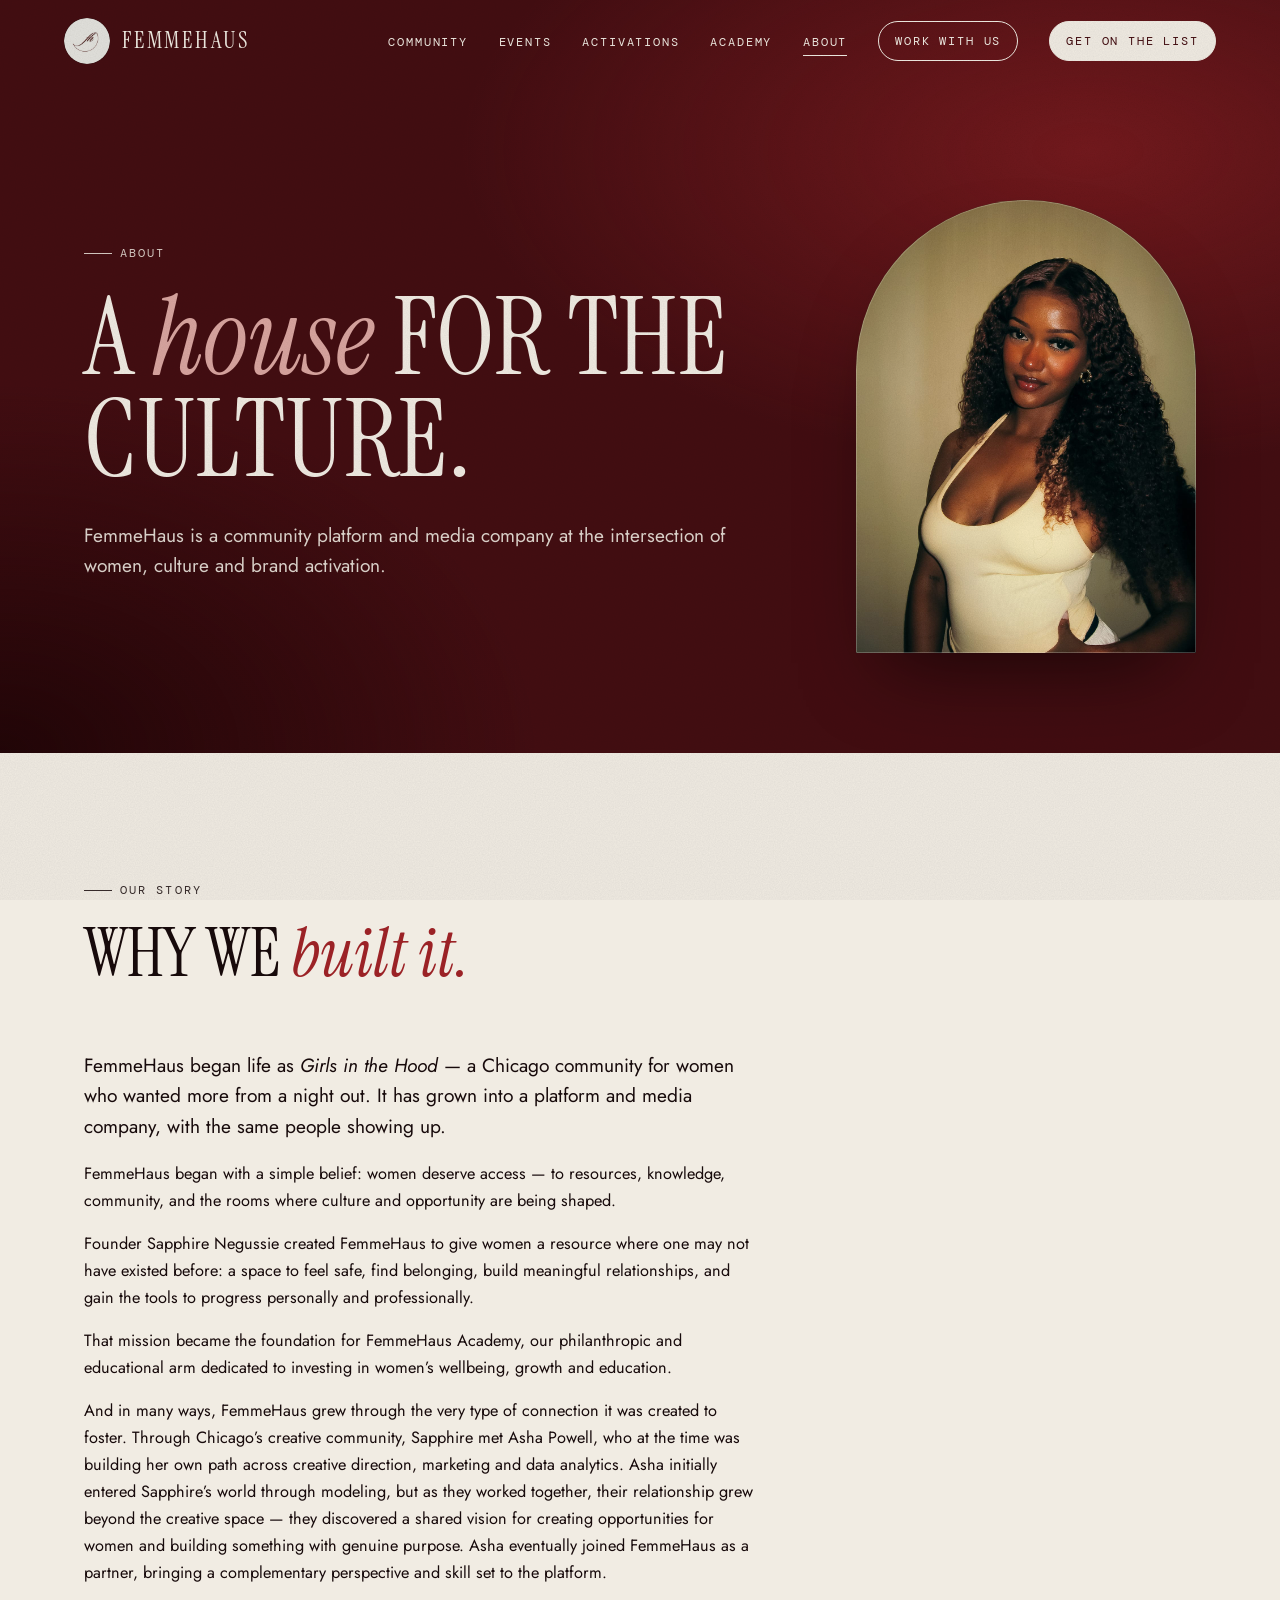
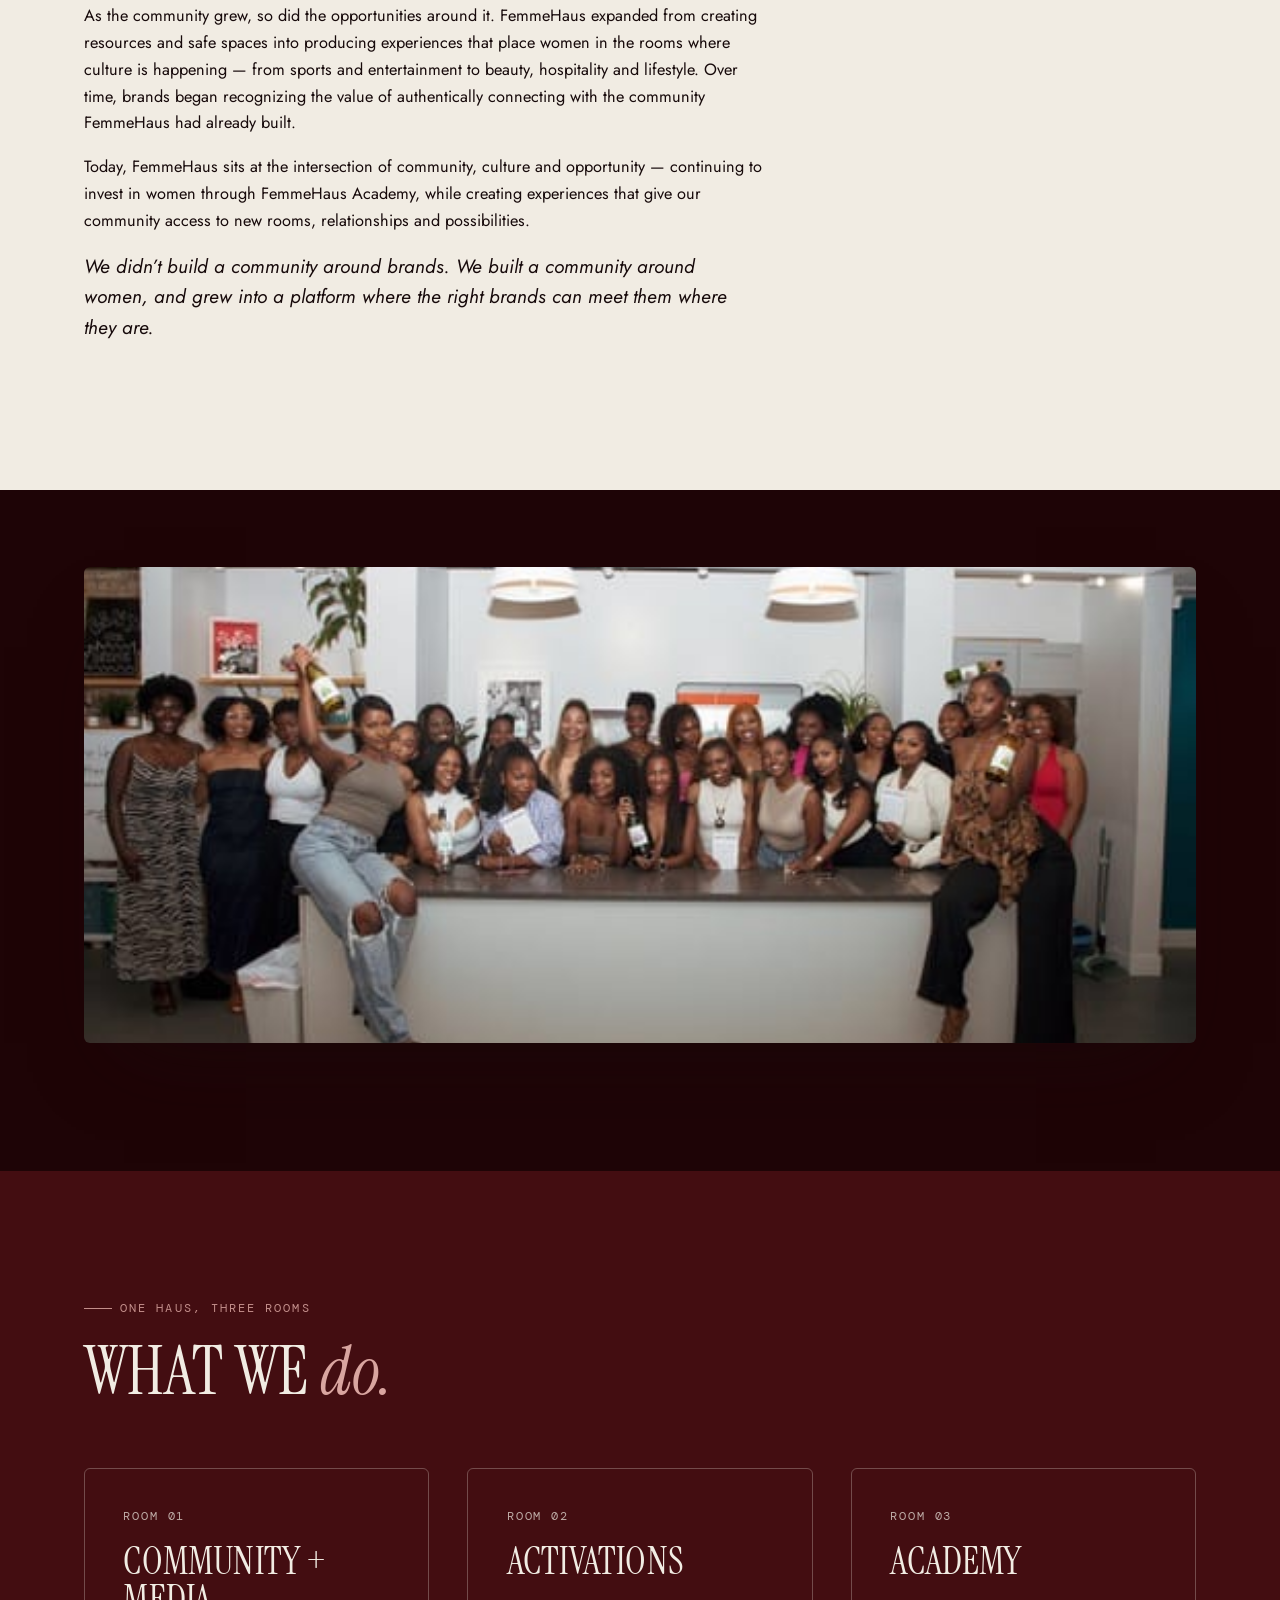
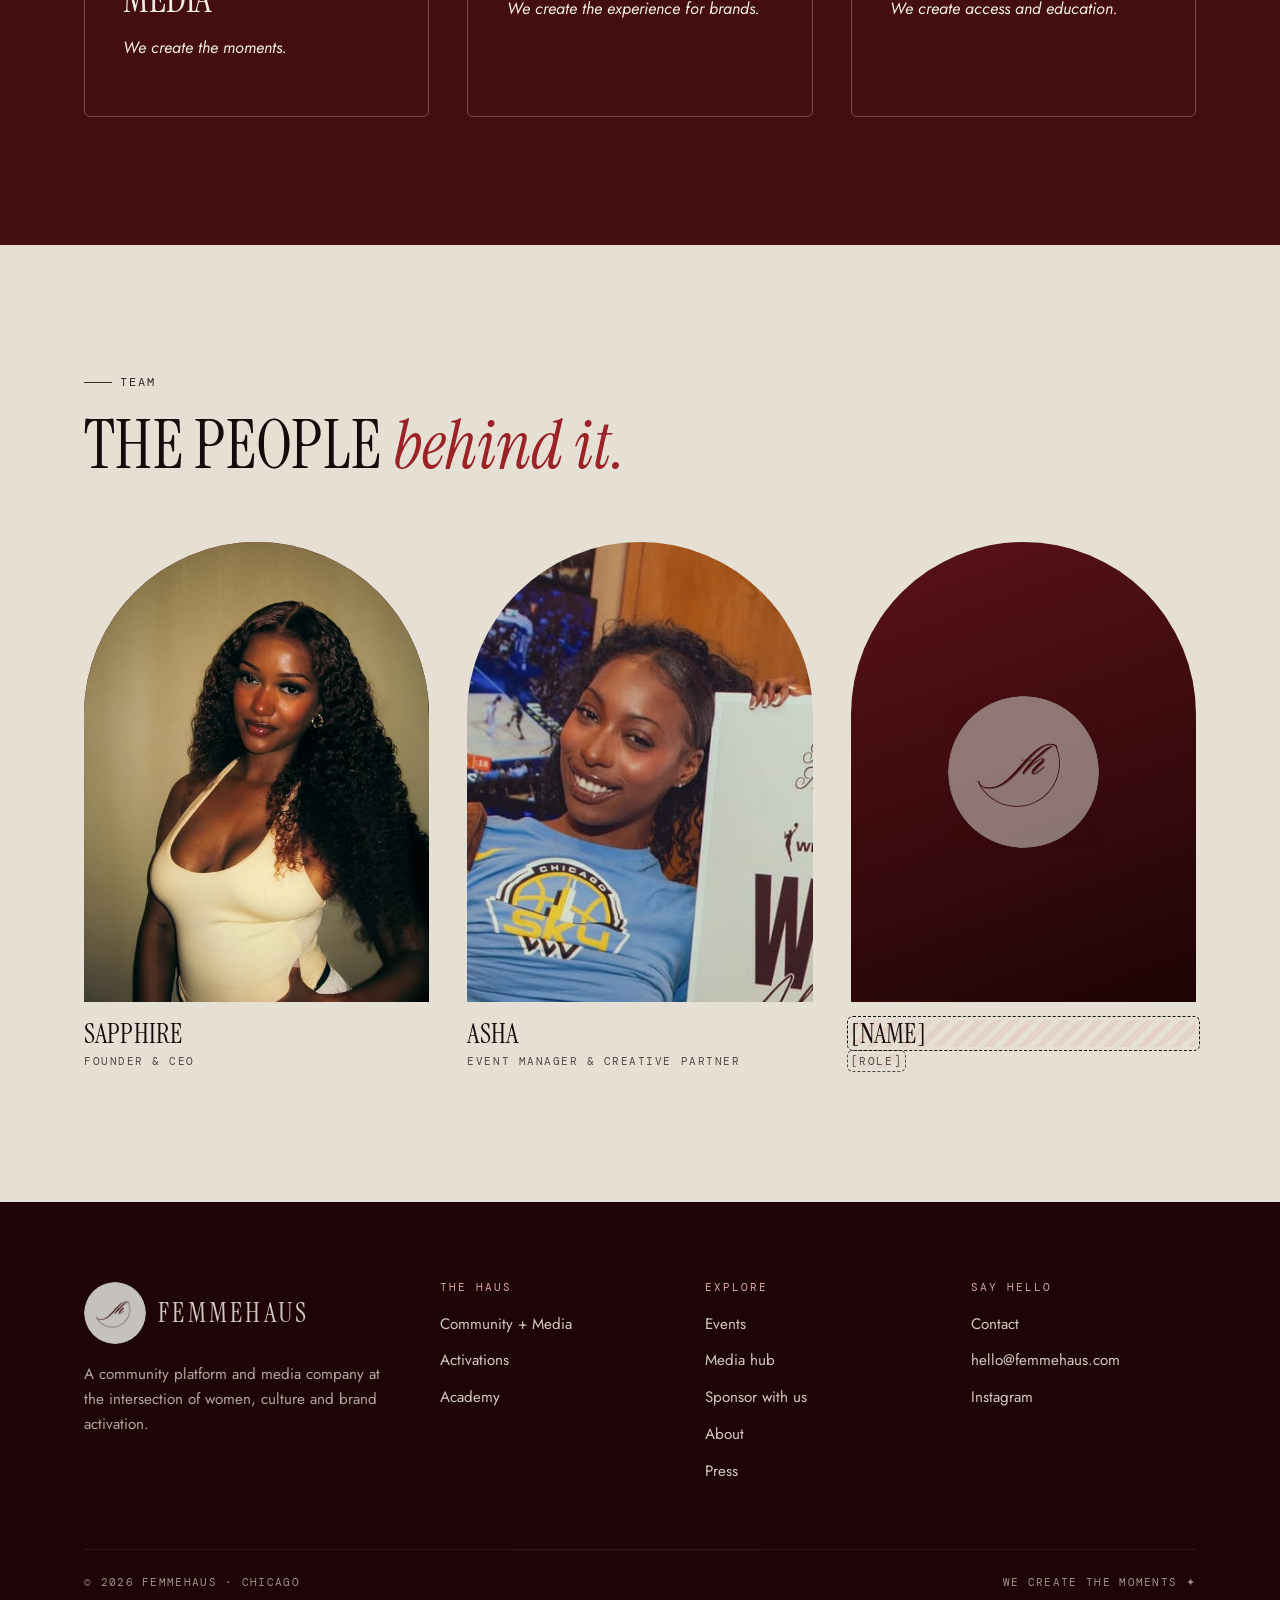
==== commit a6d2bf67: "Add 2026 YTD analytics and founder story from Sapphire" ====
--- a/about.html
+++ b/about.html
@@ -26,9 +26,18 @@
   </section>
 
   <section class="sec sec--cream">
-    <div class="wrap split">
-      <div data-reveal><span class="label">Our story</span><h2 style="margin-top:20px">Why we <em>built it.</em></h2></div>
-      <div data-reveal><p class="lede">FemmeHaus began life as <em>Girls in the Hood</em> — a Chicago community for women who wanted more from a night out. It has grown into a platform and media company, with the same people showing up.</p><p class="lede todo">[Founder story — why FemmeHaus exists, in the founder’s own voice.]</p></div>
+    <div class="wrap">
+      <div class="head" data-reveal><span class="label">Our story</span><h2>Why we <em>built it.</em></h2></div>
+      <div data-reveal style="max-width:680px">
+        <p class="lede">FemmeHaus began life as <em>Girls in the Hood</em> — a Chicago community for women who wanted more from a night out. It has grown into a platform and media company, with the same people showing up.</p>
+        <p>FemmeHaus began with a simple belief: women deserve access — to resources, knowledge, community, and the rooms where culture and opportunity are being shaped.</p>
+        <p>Founder Sapphire Negussie created FemmeHaus to give women a resource where one may not have existed before: a space to feel safe, find belonging, build meaningful relationships, and gain the tools to progress personally and professionally.</p>
+        <p>That mission became the foundation for FemmeHaus Academy, our philanthropic and educational arm dedicated to investing in women’s wellbeing, growth and education.</p>
+        <p>And in many ways, FemmeHaus grew through the very type of connection it was created to foster. Through Chicago’s creative community, Sapphire met Asha Powell, who at the time was building her own path across creative direction, marketing and data analytics. Asha initially entered Sapphire’s world through modeling, but as they worked together, their relationship grew beyond the creative space — they discovered a shared vision for creating opportunities for women and building something with genuine purpose. Asha eventually joined FemmeHaus as a partner, bringing a complementary perspective and skill set to the platform.</p>
+        <p>As the community grew, so did the opportunities around it. FemmeHaus expanded from creating resources and safe spaces into producing experiences that place women in the rooms where culture is happening — from sports and entertainment to beauty, hospitality and lifestyle. Over time, brands began recognizing the value of authentically connecting with the community FemmeHaus had already built.</p>
+        <p>Today, FemmeHaus sits at the intersection of community, culture and opportunity — continuing to invest in women through FemmeHaus Academy, while creating experiences that give our community access to new rooms, relationships and possibilities.</p>
+        <p class="lede"><em>We didn’t build a community around brands. We built a community around women, and grew into a platform where the right brands can meet them where they are.</em></p>
+      </div>
     </div>
   </section>
 
--- a/css/style.css
+++ b/css/style.css
@@ -186,9 +186,11 @@
 .room--featured .room__no { color: var(--wine-700); }
 
 /* ---------- stats ---------- */
-.stats { display: grid; grid-template-columns: repeat(4, 1fr); gap: 24px; text-align: center; }
+.stats { display: grid; grid-template-columns: repeat(4, 1fr); gap: 24px 20px; text-align: center; }
+.stats--6 { grid-template-columns: repeat(3, 1fr); }
 .stat b { display: block; font-family: var(--serif); font-weight: 400; font-size: clamp(3rem, 6vw, 5.2rem); line-height: 1; }
-.stat span { font-family: var(--mono); font-size: .7rem; letter-spacing: .16em; text-transform: uppercase; opacity: .8; }
+.stat b.is-range { font-size: clamp(1.8rem, 3.4vw, 2.9rem); }
+.stat span { font-family: var(--mono); font-size: .7rem; letter-spacing: .16em; text-transform: uppercase; opacity: .8; display: block; margin-top: 10px; }
 
 /* placeholder-text marker: anything still needing real content */
 .todo { background: repeating-linear-gradient(-45deg, rgba(217,165,160,.22) 0 6px, transparent 6px 12px); outline: 1px dashed currentColor; outline-offset: 3px; border-radius: 2px; }
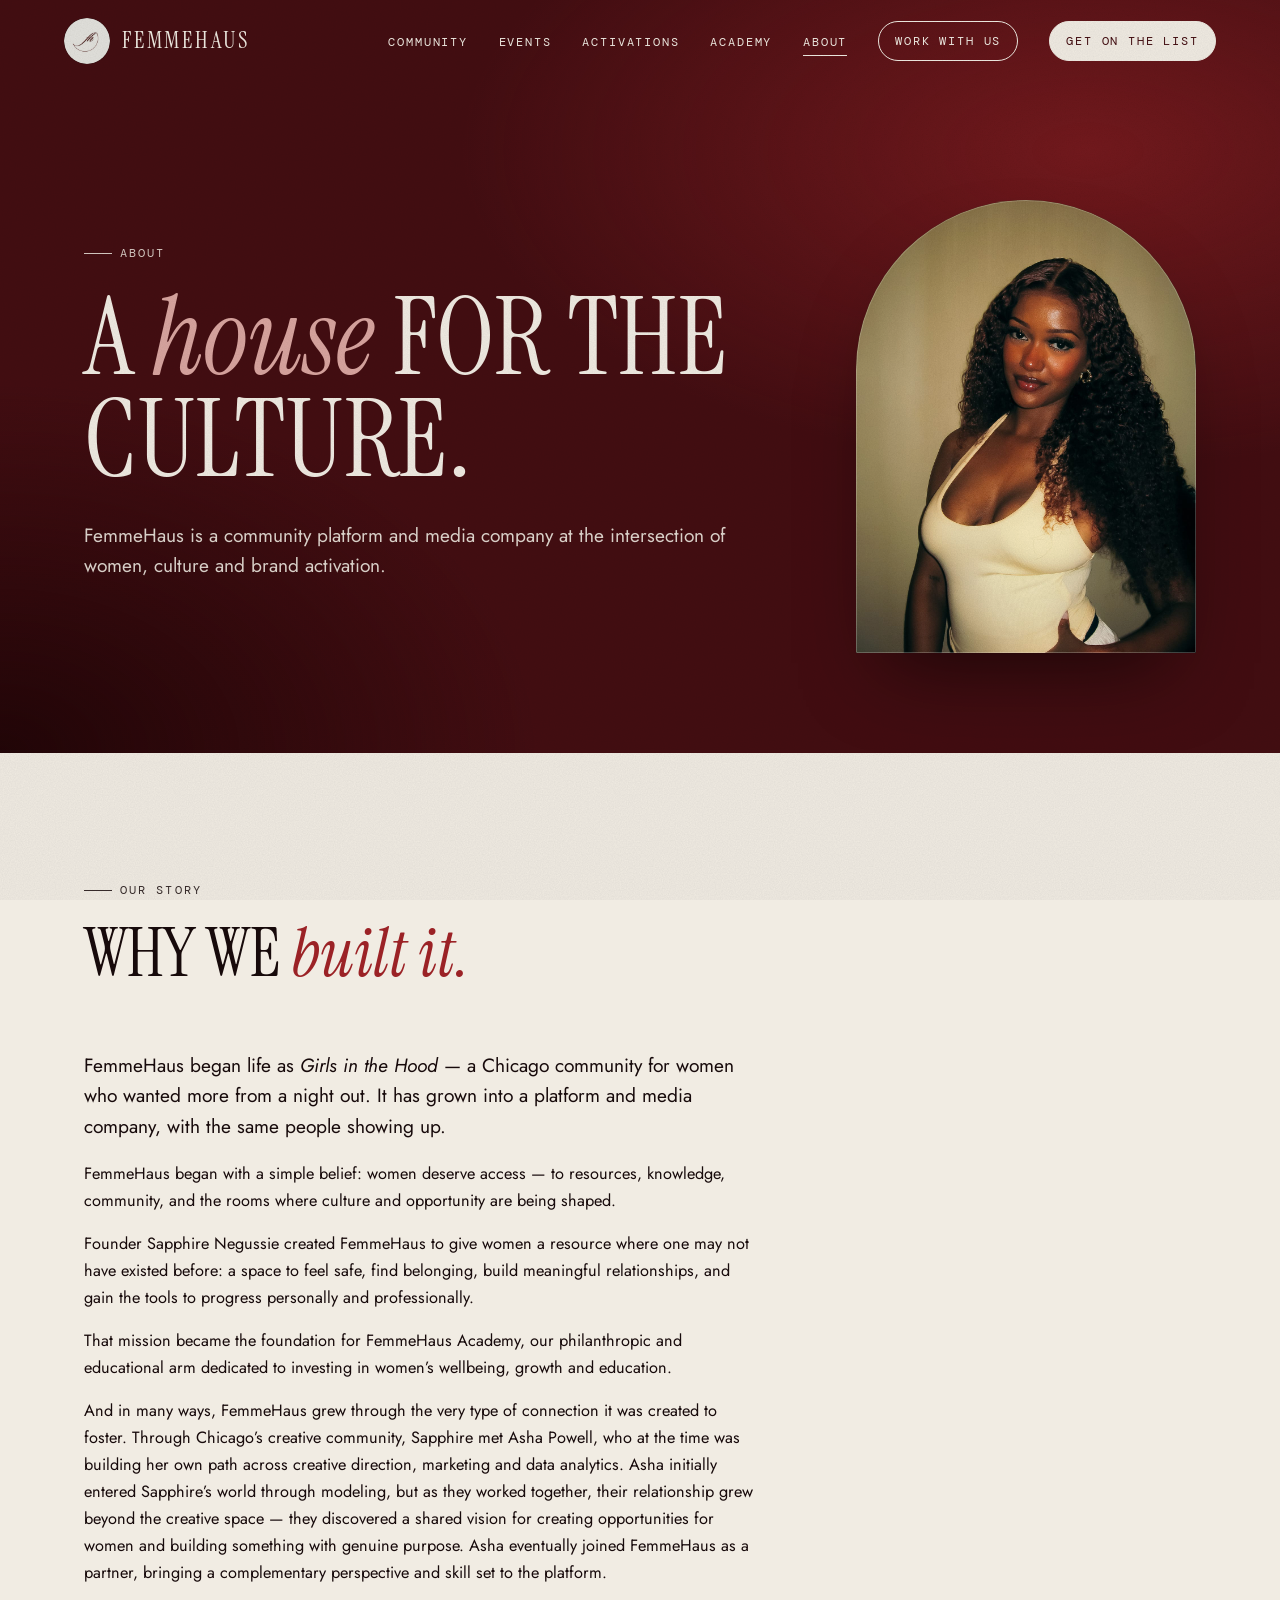
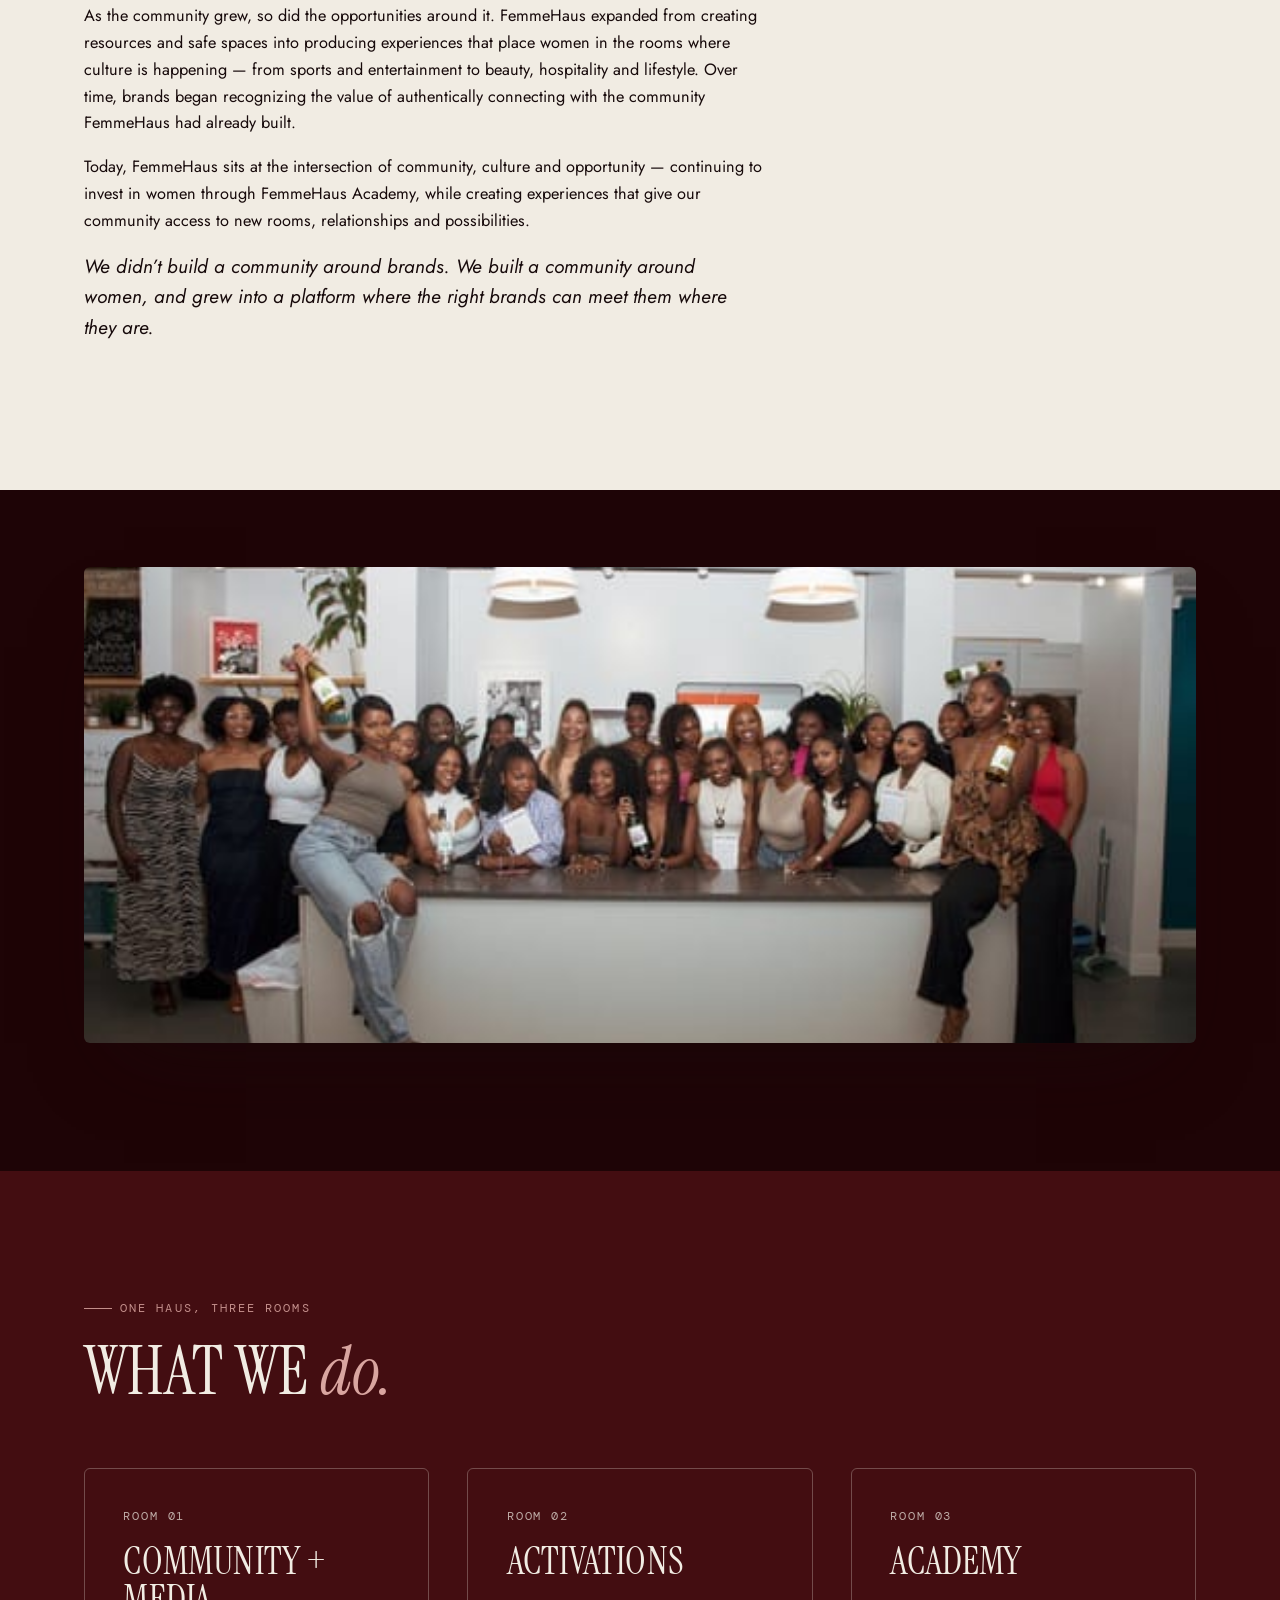
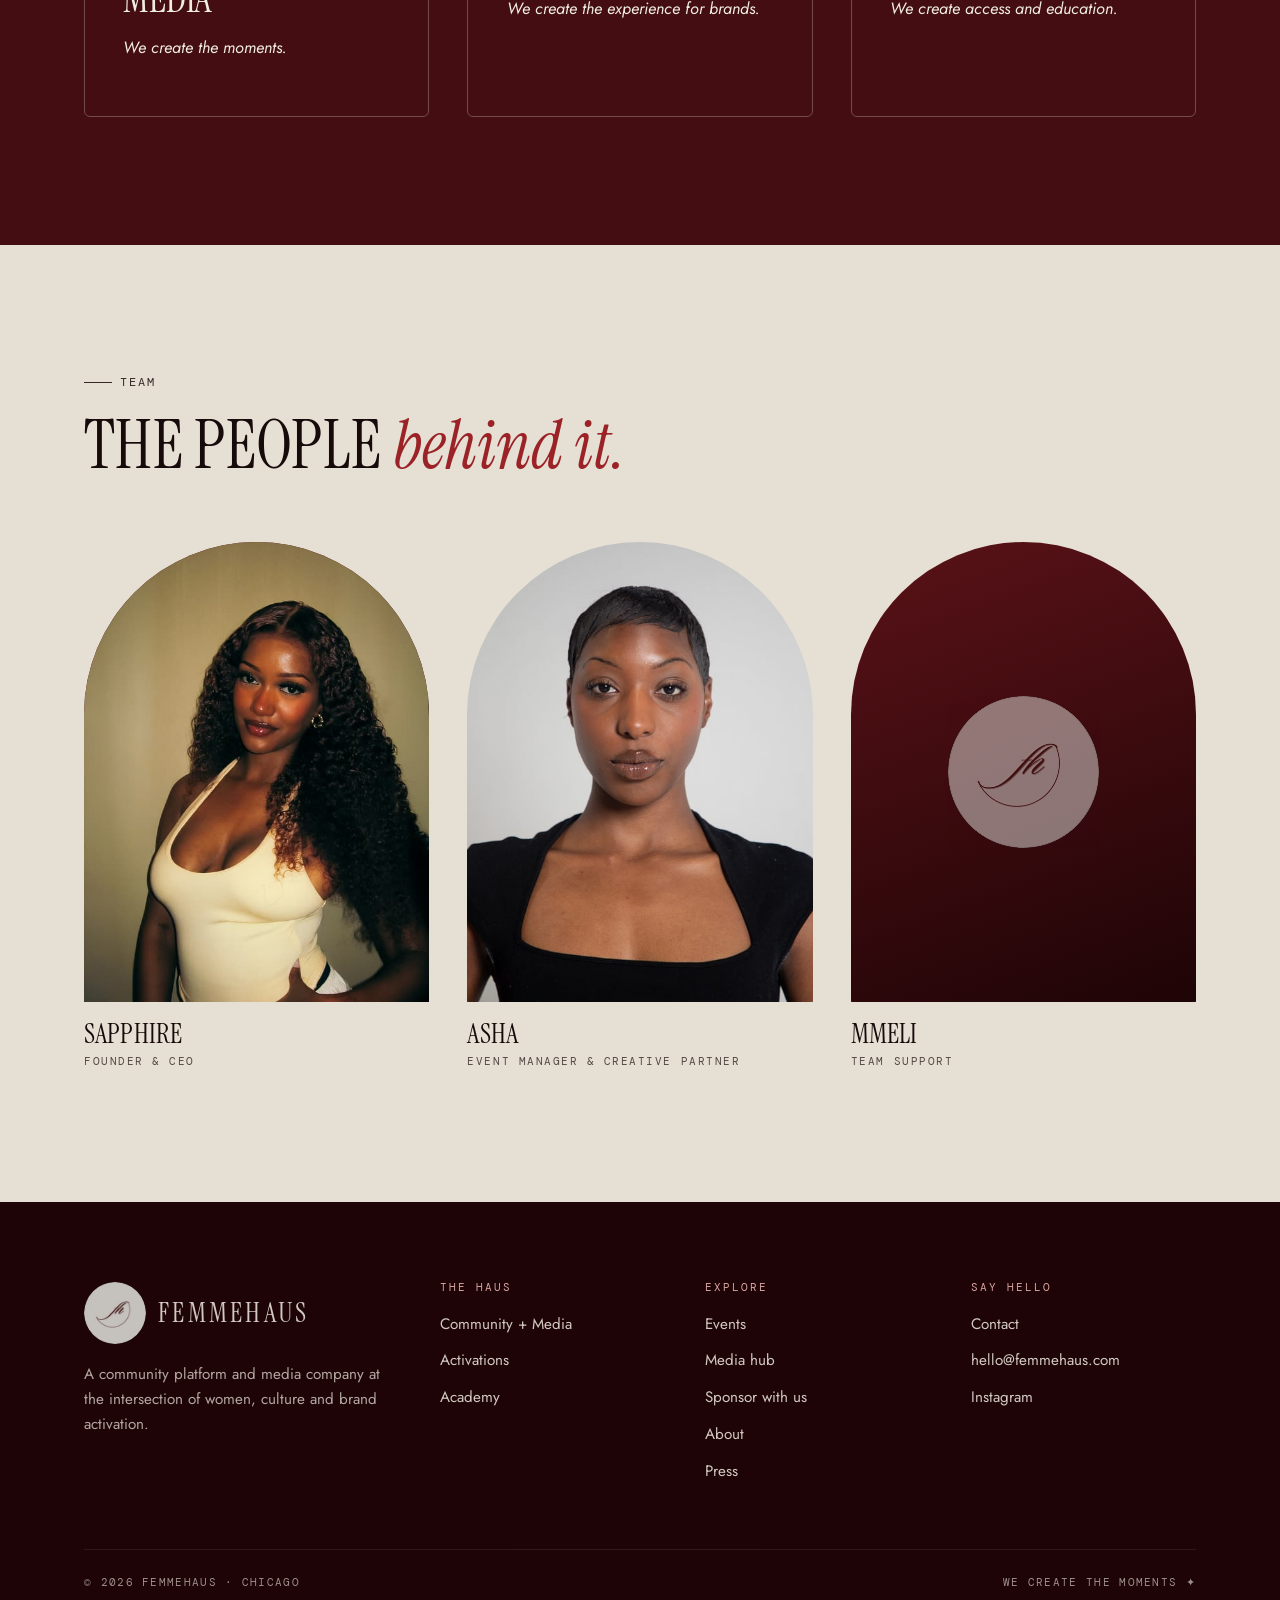
==== commit 53884602: "Apply Asha's updates: reclassify event photos, new blurbs, brand list, team updates, new reels" ====
--- a/about.html
+++ b/about.html
@@ -64,7 +64,7 @@
       <div class="grid g3">
         <div class="person" data-reveal><div class="person__ph person__ph--photo"><img loading="lazy" src="assets/img/p/portrait-3-s.jpg" alt="Sapphire" style="object-position:50% 20%"></div><h3>Sapphire</h3><small>Founder &amp; CEO</small></div>
         <div class="person" data-reveal><div class="person__ph person__ph--photo"><img loading="lazy" src="assets/img/p/team-asha-s.jpg" alt="Asha"></div><h3>Asha</h3><small>Event Manager &amp; Creative Partner</small></div>
-        <div class="person" data-reveal><div class="person__ph"><img src="assets/img/logo.png" alt=""></div><h3 class="todo">[Name]</h3><small class="todo">[Role]</small></div>
+        <div class="person" data-reveal><div class="person__ph"><img src="assets/img/logo.png" alt=""></div><h3>Mmeli</h3><small>Team Support</small></div>
       </div>
     </div>
   </section>
--- a/css/style.css
+++ b/css/style.css
@@ -295,8 +295,8 @@
 .sec--wine .field input:focus, .sec--deep .field input:focus, .hero .field input:focus { border-color: var(--rose); }
 .field input::placeholder, .field textarea::placeholder { color: inherit; opacity: .45; }
 .checks { display: flex; flex-wrap: wrap; gap: 10px; border: 0; padding: 0; margin: 0; }
-.checks label { font-family: var(--sans); font-size: .9rem; letter-spacing: 0; text-transform: none; opacity: 1; cursor: pointer; }
-.checks input { position: absolute; opacity: 0; }
+.checks label { position: relative; font-family: var(--sans); font-size: .9rem; letter-spacing: 0; text-transform: none; opacity: 1; cursor: pointer; }
+.checks input { position: absolute; inset: 0; width: 100%; height: 100%; margin: 0; opacity: 0; }
 .checks span { display: inline-block; padding: .5em 1.1em; border: 1px solid currentColor; border-radius: 999px; transition: .25s; }
 .checks input:checked + span { background: var(--wine-700); border-color: var(--wine-700); color: var(--cream); }
 .sec--wine .checks input:checked + span, .sec--deep .checks input:checked + span { background: var(--cream); color: var(--wine-800); border-color: var(--cream); }
@@ -354,7 +354,7 @@
     position: fixed; inset: 0; background: var(--wine-950); flex-direction: column; justify-content: center; gap: 26px;
     opacity: 0; visibility: hidden; transition: .4s var(--ease); z-index: -1;
   }
-  .nav.is-open .nav__links { opacity: 1; visibility: visible; }
+  .nav.is-open .nav__links { opacity: 1; visibility: visible; touch-action: none; }
   .nav__links a { font-size: 1rem; }
   .nav__toggle { z-index: 2; }
   .hero__in, .hero--short .hero__in, .split { grid-template-columns: 1fr; }
@@ -405,6 +405,7 @@
 /* ---------- reels ---------- */
 .reels { display: flex; flex-wrap: wrap; gap: clamp(16px, 3vw, 36px); justify-content: center; }
 .reel { margin: 0; position: relative; width: min(260px, 44vw); aspect-ratio: 9/16; border-radius: 6px; overflow: hidden; background: var(--wine-950); box-shadow: 0 30px 60px -30px rgba(0,0,0,.7); }
+.reel--wide { width: min(462px, 82vw); aspect-ratio: 16/9; }
 .reel video { width: 100%; height: 100%; object-fit: cover; cursor: pointer; }
 .reel__play { position: absolute; top: 50%; left: 50%; transform: translate(-50%, -50%); width: 64px; height: 64px; border-radius: 50%; border: 1px solid var(--cream); background: rgba(30,4,6,.5); backdrop-filter: blur(4px); color: var(--cream); font-size: 1rem; cursor: pointer; padding-left: 4px; transition: transform .35s var(--ease), background .35s; }
 .reel__play:hover { transform: translate(-50%, -50%) scale(1.08); background: var(--rouge); }
